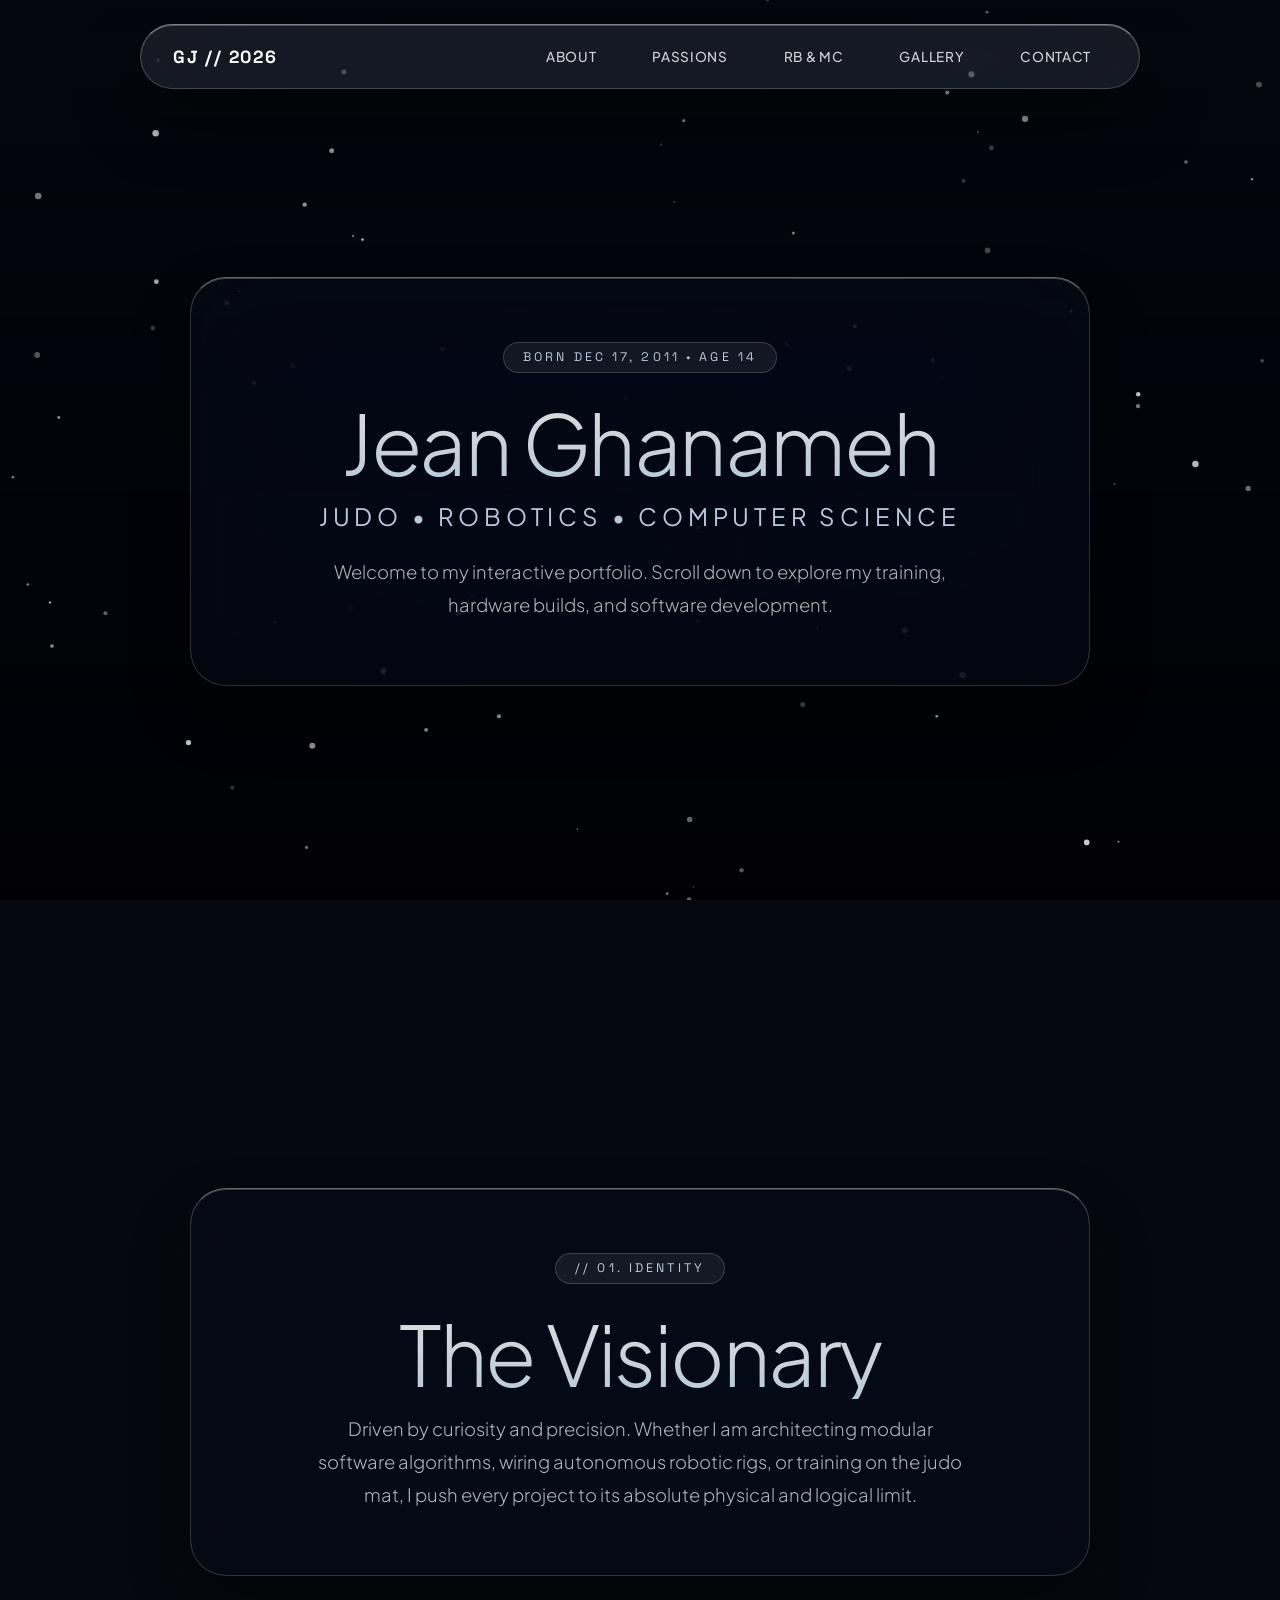
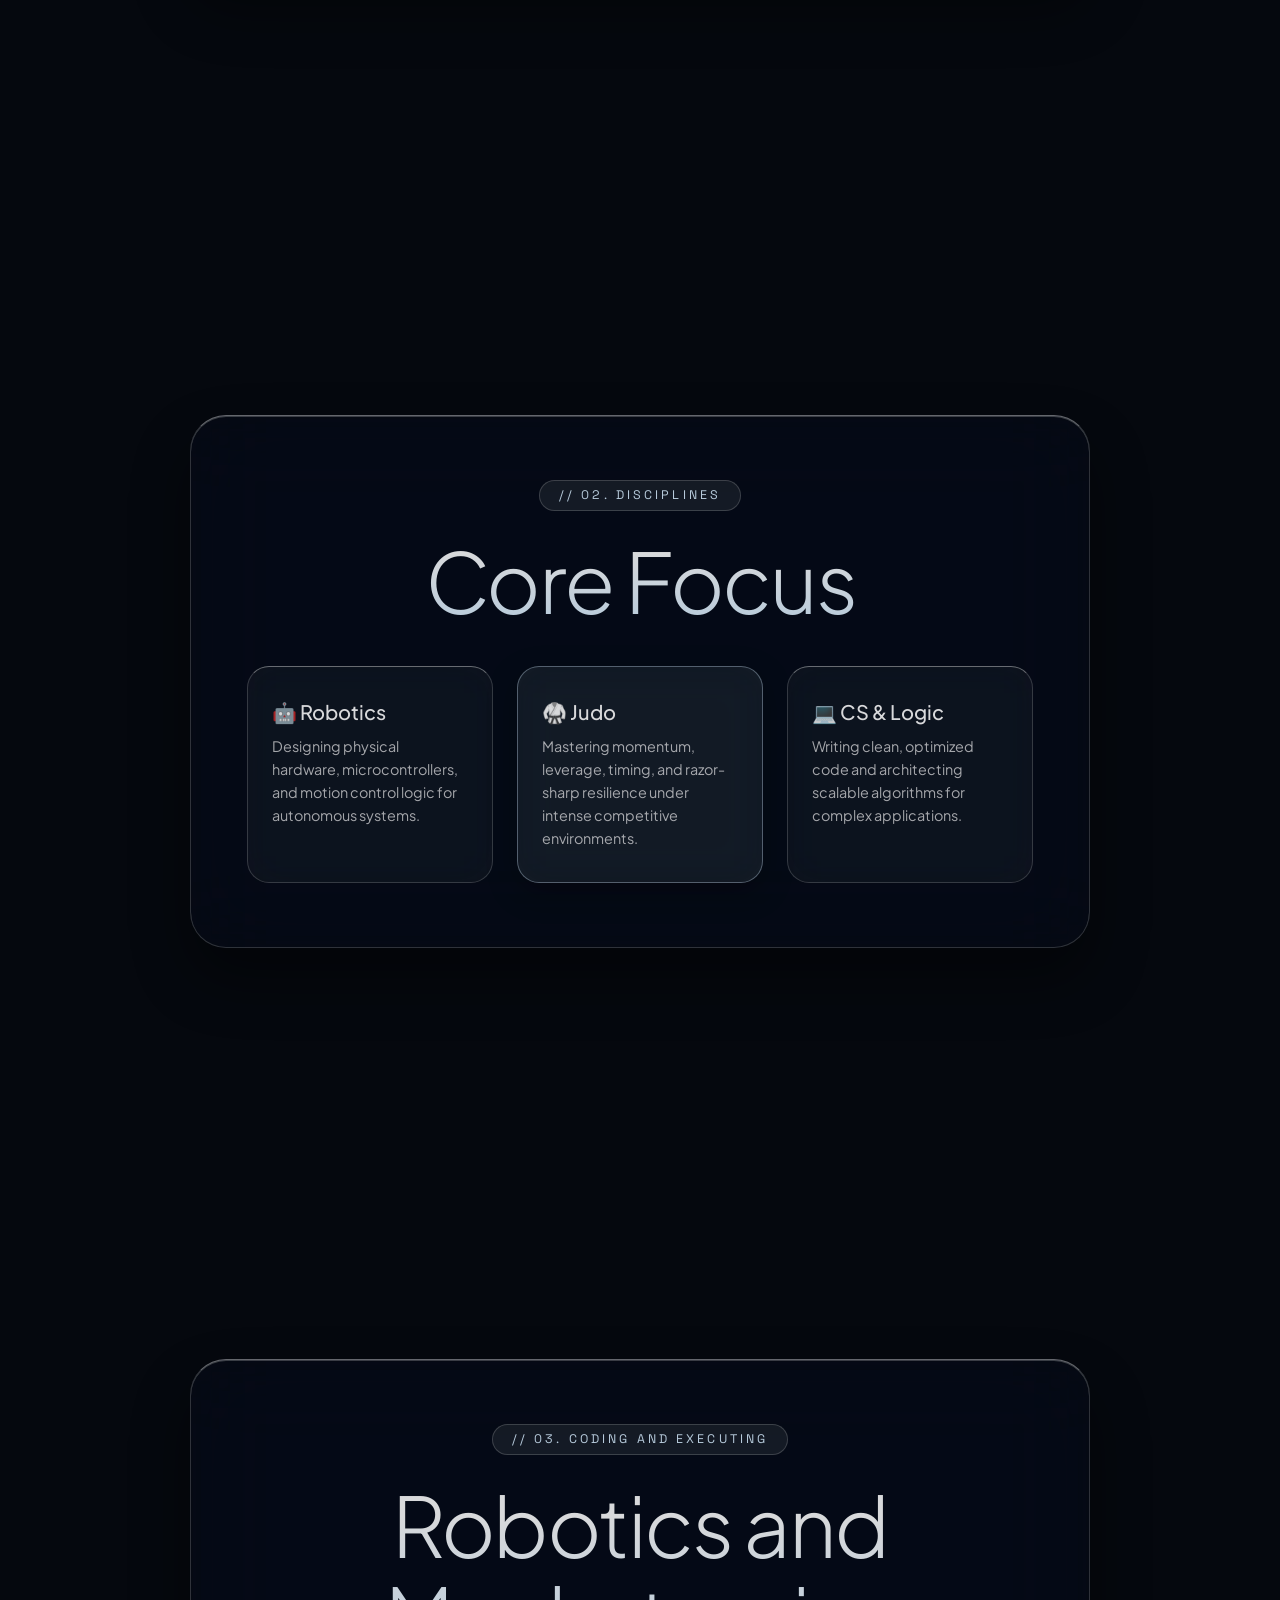
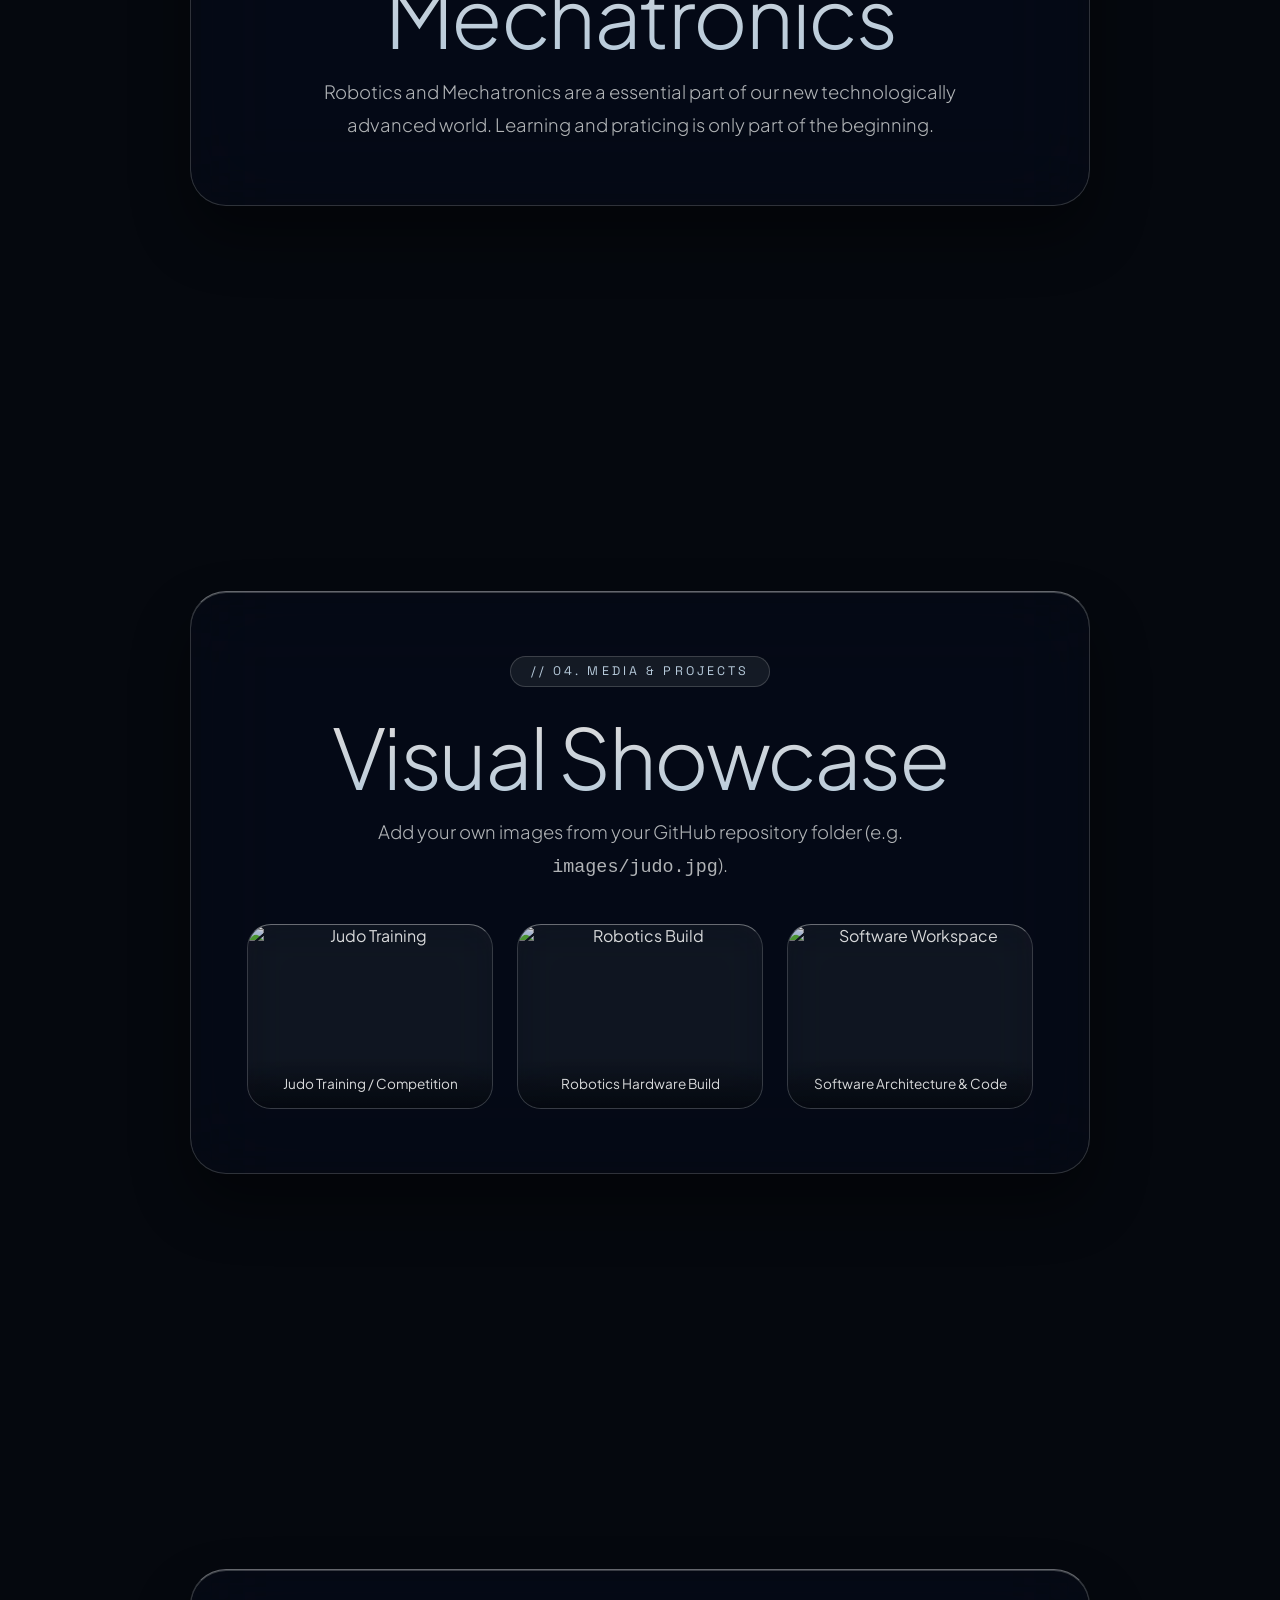
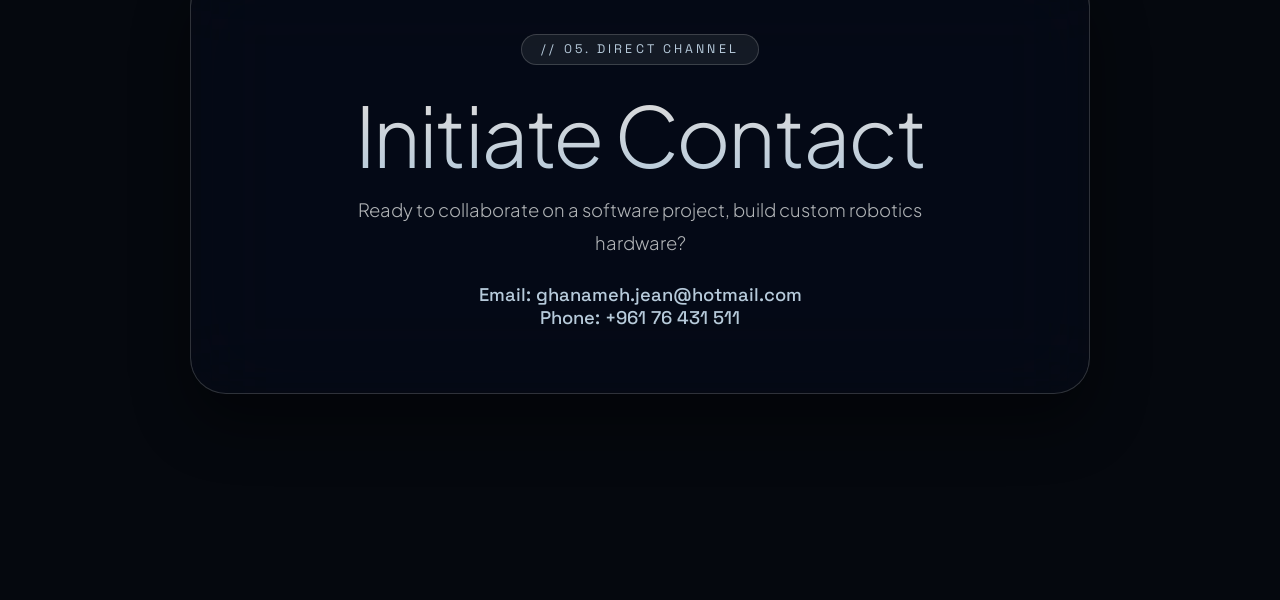
==== index.html @ 2c3af275 "Rename personal.html to index.html" ====
<!DOCTYPE html>
<html lang="en">
<head>
    <meta charset="UTF-8">
    <meta name="viewport" content="width=device-width, initial-scale=1.0">
    <title> Jean Ghanameh| Judo • Robotics • CS</title>
    <link href="https://fonts.googleapis.com/css2?family=Plus+Jakarta+Sans:wght@200;300;400;500;600;700&family=Space+Grotesk:wght@300;400;500;600&display=swap" rel="stylesheet">
    <style>
        /* ============================================
            1. VARIABLES & RESET
            ============================================ */
        :root {
            --ice-white: #FFFFFF;
            --ice-blue: #D8EEFF;
            --deep-slate: #05080E;
            --frost-border: rgba(255, 255, 255, 0.2);
            --frost-highlight: rgba(255, 255, 255, 0.45);
            --glass-bg: rgba(10, 16, 28, 0.45);
            --glass-shadow: 0 30px 60px rgba(0, 0, 0, 0.5), inset 0 1px 0 rgba(255, 255, 255, 0.25);
            --spring-bounce: cubic-bezier(0.175, 0.885, 0.32, 1.275);
            --smooth-ease: cubic-bezier(0.25, 1, 0.5, 1);
        }

        * {
            margin: 0;
            padding: 0;
            box-sizing: border-box;
        }

        html {
            scroll-behavior: smooth;
        }

        body {
            width: 100%;
            background-color: var(--deep-slate);
            font-family: 'Plus Jakarta Sans', system-ui, sans-serif;
            color: var(--ice-white);
            overflow-x: hidden;
        }

        /* ============================================
            2. SNOWY MOUNTAIN DAY BACKGROUND & CANVAS
            ============================================ */
        .bg-fixed {
            position: fixed;
            top: 0;
            left: 0;
            width: 100vw;
            height: 100vh;
            z-index: -2;
            background: linear-gradient(180deg, rgba(10, 16, 28, 0.15) 0%, rgba(5, 8, 14, 0.8) 100%),
                        url('https://images.unsplash.com/photo-1491557345352-5929e343eb89?auto=format&fit=crop&w=2000&q=80') center/cover no-repeat;
            filter: brightness(1.05) contrast(1.1);
        }

        canvas#snowCanvas {
            position: fixed;
            top: 0;
            left: 0;
            width: 100vw;
            height: 100vh;
            z-index: -1;
            pointer-events: none;
        }

        /* ============================================
            3. LIQUID GLASS NAVIGATION BAR
            ============================================ */
        nav {
            position: fixed;
            top: 24px;
            left: 50%;
            transform: translateX(-50%);
            width: min(90%, 1000px);
            height: 65px;
            display: flex;
            justify-content: space-between;
            align-items: center;
            padding: 0 2rem;
            background: rgba(255, 255, 255, 0.08);
            backdrop-filter: blur(40px) saturate(200%);
            -webkit-backdrop-filter: blur(40px) saturate(200%);
            border: 1px solid var(--frost-border);
            border-top: 1px solid var(--frost-highlight);
            border-radius: 40px;
            box-shadow: var(--glass-shadow);
            z-index: 1000;
        }

        .nav-brand {
            font-family: 'Space Grotesk', sans-serif;
            font-weight: 700;
            font-size: 1.1rem;
            letter-spacing: 0.1em;
            color: var(--ice-white);
            text-decoration: none;
        }

        .nav-links {
            display: flex;
            gap: 1.5rem;
        }

        .nav-link {
            color: rgba(255, 255, 255, 0.8);
            text-decoration: none;
            font-size: 0.85rem;
            font-weight: 500;
            letter-spacing: 0.05em;
            text-transform: uppercase;
            padding: 0.4rem 1rem;
            border-radius: 20px;
            transition: all 0.3s ease;
        }

        .nav-link:hover {
            background: rgba(255, 255, 255, 0.15);
            color: var(--ice-white);
            transform: translateY(-2px);
        }

        /* ============================================
            4. SECTIONS & SCROLL REVEALS
            ============================================ */
        section {
            min-height: 100vh;
            padding: 8rem 2rem 4rem 2rem;
            display: flex;
            justify-content: center;
            align-items: center;
            position: relative;
        }

        .glass-box {
            width: min(90%, 900px);
            padding: 4rem 3.5rem;
            background: var(--glass-bg);
            backdrop-filter: blur(45px) saturate(220%);
            -webkit-backdrop-filter: blur(45px) saturate(220%);
            border: 1px solid var(--frost-border);
            border-top: 1px solid var(--frost-highlight);
            border-radius: 36px;
            box-shadow: var(--glass-shadow);
            text-align: center;
            
            /* Initial state for spring reveal animation */
            opacity: 0;
            transform: translateY(120px) rotateX(15deg) scale(0.92);
            transition: transform 1.1s var(--spring-bounce), opacity 0.9s var(--smooth-ease);
            will-change: transform, opacity;
        }

        .glass-box.visible {
            opacity: 0.85;
            transform: translateY(0) rotateX(0deg) scale(1);
        }

        /* Typography & Badges */
        .tag-badge {
            display: inline-block;
            font-family: 'Space Grotesk', sans-serif;
            font-size: 0.78rem;
            letter-spacing: 0.25em;
            text-transform: uppercase;
            color: var(--ice-blue);
            background: rgba(255, 255, 255, 0.08);
            border: 1px solid var(--frost-border);
            padding: 0.4rem 1.2rem;
            border-radius: 30px;
            margin-bottom: 1.5rem;
        }

        h1.title-main {
            font-size: clamp(2.8rem, 7vw, 5.2rem);
            font-weight: 300;
            line-height: 1.1;
            letter-spacing: -0.03em;
            background: linear-gradient(180deg, #FFFFFF 20%, var(--ice-blue) 100%);
            -webkit-background-clip: text;
            -webkit-text-fill-color: transparent;
            margin-bottom: 0.8rem;
        }

        h2.subtitle {
            font-size: clamp(1rem, 2.5vw, 1.5rem);
            font-weight: 400;
            color: var(--ice-blue);
            letter-spacing: 0.2em;
            text-transform: uppercase;
            margin-bottom: 1.5rem;
        }

        p.body-text {
            font-size: clamp(0.95rem, 1.8vw, 1.15rem);
            line-height: 1.8;
            color: rgba(255, 255, 255, 0.82);
            max-width: 650px;
            margin: 0 auto;
            font-weight: 300;
        }

        /* Passions Grid Cards (Judo Centered) */
        .cards-grid {
            display: grid;
            grid-template-columns: repeat(3, 1fr);
            gap: 1.5rem;
            margin-top: 2.5rem;
            text-align: left;
        }

        .sub-card {
            background: rgba(255, 255, 255, 0.04);
            border: 1px solid var(--frost-border);
            border-top: 1px solid var(--frost-highlight);
            border-radius: 22px;
            padding: 2rem 1.5rem;
            backdrop-filter: blur(20px);
            transition: transform 0.4s var(--spring-bounce), background 0.3s ease, border-color 0.3s ease;
        }

        .sub-card.featured {
            background: rgba(216, 238, 255, 0.08);
            border-color: rgba(216, 238, 255, 0.4);
            box-shadow: 0 10px 30px rgba(0, 0, 0, 0.3);
        }

        .sub-card:hover {
            transform: translateY(-10px) scale(1.03);
            background: rgba(255, 255, 255, 0.12);
            border-color: var(--ice-blue);
        }

        .sub-card h4 {
            font-size: 1.25rem;
            margin-bottom: 0.6rem;
            color: var(--ice-white);
            font-weight: 500;
        }

        .sub-card p {
            font-size: 0.9rem;
            line-height: 1.6;
            color: rgba(255, 255, 255, 0.75);
        }

        /* GitHub Image Gallery Placeholders */
        .image-gallery {
            display: grid;
            grid-template-columns: repeat(auto-fit, minmax(240px, 1fr));
            gap: 1.5rem;
            margin-top: 2.5rem;
        }

        .glass-image-wrapper {
            position: relative;
            border-radius: 24px;
            overflow: hidden;
            border: 1px solid var(--frost-border);
            border-top: 1px solid var(--frost-highlight);
            background: rgba(255, 255, 255, 0.05);
            backdrop-filter: blur(20px);
            aspect-ratio: 4 / 3;
            transition: transform 0.4s var(--spring-bounce), border-color 0.3s ease;
        }

        .glass-image-wrapper:hover {
            transform: translateY(-8px) scale(1.02);
            border-color: var(--ice-blue);
        }

        .glass-image-wrapper img {
            width: 100%;
            height: 100%;
            object-fit: cover;
            display: block;
            transition: transform 0.5s ease;
        }

        .glass-image-wrapper:hover img {
            transform: scale(1.08);
        }

        .image-caption {
            position: absolute;
            bottom: 0;
            left: 0;
            width: 100%;
            padding: 1rem;
            background: linear-gradient(180deg, transparent 0%, rgba(5, 8, 14, 0.85) 100%);
            font-size: 0.85rem;
            color: var(--ice-white);
            text-align: center;
        }

        @media (max-width: 850px) {
            nav { padding: 0 1rem; }
            .nav-links { display: none; }
            .glass-box { padding: 2.5rem 1.5rem; width: 92vw; }
            .cards-grid { grid-template-columns: 1fr; }
        }
    </style>
</head>
<body>

    <!-- Fixed Snowy Mountain Background -->
    <div class="bg-fixed"></div>

    <!-- Snow Particle Canvas -->
    <canvas id="snowCanvas"></canvas>

    <!-- Liquid Glass Navigation -->
    <nav>
        <a href="#home" class="nav-brand">GJ // 2026</a>
        <div class="nav-links">
            <a href="#about" class="nav-link">About</a>
            <a href="#passions" class="nav-link">Passions</a>
            <a href="#judo" class="nav-link">RB & MC</a>
            <a href="#media" class="nav-link">Gallery</a>
            <a href="#contact" class="nav-link">Contact</a>
        </div>
    </nav>

    <!-- Section 1: Hero -->
    <section id="home">
        <div class="glass-box">
            <span class="tag-badge">Born Dec 17, 2011 • Age 14</span>
            <h1 class="title-main">Jean Ghanameh</h1>
            <h2 class="subtitle">Judo • Robotics • Computer Science</h2>
            <p class="body-text">
                Welcome to my interactive portfolio. Scroll down to explore my training, hardware builds, and software development.
            </p>
        </div>
    </section>

    <!-- Section 2: About -->
    <section id="about">
        <div class="glass-box">
            <span class="tag-badge">// 01. Identity</span>
            <h1 class="title-main">The Visionary</h1>
            <p class="body-text">
                Driven by curiosity and precision. Whether I am architecting modular software algorithms, wiring autonomous robotic rigs, or training on the judo mat, I push every project to its absolute physical and logical limit.
            </p>
        </div>
    </section>

    <!-- Section 3: Passions Grid (Judo Centered) -->
    <section id="passions">
        <div class="glass-box">
            <span class="tag-badge">// 02. Disciplines</span>
            <h1 class="title-main">Core Focus</h1>
            <div class="cards-grid">
                <!-- Left: Robotics -->
                <div class="sub-card">
                    <h4>🤖 Robotics</h4>
                    <p>Designing physical hardware, microcontrollers, and motion control logic for autonomous systems.</p>
                </div>

                <!-- CENTERED: Judo (Highlighted) -->
                <div class="sub-card featured">
                    <h4>🥋 Judo</h4>
                    <p>Mastering momentum, leverage, timing, and razor-sharp resilience under intense competitive environments.</p>
                </div>

                <!-- Right: CS & Logic -->
                <div class="sub-card">
                    <h4>💻 CS & Logic</h4>
                    <p>Writing clean, optimized code and architecting scalable algorithms for complex applications.</p>
                </div>
            </div>
        </div>
    </section>

    <!-- Section 4: Robotics Dedicated Feature -->
    <section id="judo">
        <div class="glass-box">
            <span class="tag-badge">// 03. Coding and Executing</span>
            <h1 class="title-main">Robotics and Mechatronics</h1>
            <p class="body-text">
                Robotics and Mechatronics are a essential part of our new technologically advanced world. Learning and praticing is only part of the beginning.
            </p>
        </div>
    </section>

    <!-- Section 5: Media & GitHub Image Gallery -->
    <section id="media">
        <div class="glass-box">
            <span class="tag-badge">// 04. Media & Projects</span>
            <h1 class="title-main">Visual Showcase</h1>
            <p class="body-text">
                Add your own images from your GitHub repository folder (e.g. <code>images/judo.jpg</code>).
            </p>

            <div class="image-gallery">
                <!-- Image Slot 1: Judo -->
                <div class="glass-image-wrapper">
                    <!-- Change 'src' to your real picture path in your repo -->
                    <img src="https://images.unsplash.com/photo-1517838277536-f5f99be501cd?auto=format&fit=crop&w=800&q=80" alt="Judo Training">
                    <div class="image-caption">Judo Training / Competition</div>
                </div>

                <!-- Image Slot 2: Robotics -->
                <div class="glass-image-wrapper">
                    <img src="https://images.unsplash.com/photo-1485827404703-89b55fcc595e?auto=format&fit=crop&w=800&q=80" alt="Robotics Build">
                    <div class="image-caption">Robotics Hardware Build</div>
                </div>

                <!-- Image Slot 3: Computer Science -->
                <div class="glass-image-wrapper">
                    <img src="https://images.unsplash.com/photo-1555066931-4365d14bab8c?auto=format&fit=crop&w=800&q=80" alt="Software Workspace">
                    <div class="image-caption">Software Architecture & Code</div>
                </div>
            </div>
        </div>
    </section>

    <!-- Section 6: Contact -->
    <section id="contact">
        <div class="glass-box">
            <span class="tag-badge">// 05. Direct Channel</span>
            <h1 class="title-main">Initiate Contact</h1>
            <p class="body-text" style="margin-bottom: 1.5rem;">
                Ready to collaborate on a software project, build custom robotics hardware?
            </p>
            <div style="font-family: 'Space Grotesk', sans-serif; font-size: 1.15rem; color: var(--ice-blue); font-weight: 500;">
              Email: ghanameh.jean@hotmail.com
              <p>
              Phone: +961 76 431 511
            </p>
            </div>
        </div>
    </section>

    <!-- Scroll Reveal & Snowfall Script -->
    <script>
        // --- 1. Intersection Observer for Scroll Reveals ---
        const observerOptions = { threshold: 0.2 };
        const observer = new IntersectionObserver((entries) => {
            entries.forEach(entry => {
                if (entry.isIntersecting) {
                    entry.target.classList.add('visible');
                }
            });
        }, observerOptions);

        document.querySelectorAll('.glass-box').forEach((box) => {
            observer.observe(box);
        });

        // --- 2. Snowfall Canvas Engine ---
        const canvas = document.getElementById('snowCanvas');
        const ctx = canvas.getContext('2d');

        let width = canvas.width = window.innerWidth;
        let height = canvas.height = window.innerHeight;

        window.addEventListener('resize', () => {
            width = canvas.width = window.innerWidth;
            height = canvas.height = window.innerHeight;
        });

        const particles = Array.from({ length: 80 }, () => ({
            x: Math.random() * width,
            y: Math.random() * height,
            r: Math.random() * 2.5 + 0.8,
            d: Math.random() * 1.5 + 0.5,
            opacity: Math.random() * 0.7 + 0.2
        }));

        function drawSnow() {
            ctx.clearRect(0, 0, width, height);
            ctx.fillStyle = 'rgba(255, 255, 255, 0.9)';

            particles.forEach(p => {
                ctx.beginPath();
                ctx.arc(p.x, p.y, p.r, 0, Math.PI * 2);
                ctx.globalAlpha = p.opacity;
                ctx.fill();

                p.y += p.d;
                p.x += Math.sin(p.y / 30) * 0.6;

                if (p.y > height) {
                    p.y = -10;
                    p.x = Math.random() * width;
                }
            });

            requestAnimationFrame(drawSnow);
        }

        drawSnow();
    </script>
</body>
</html>
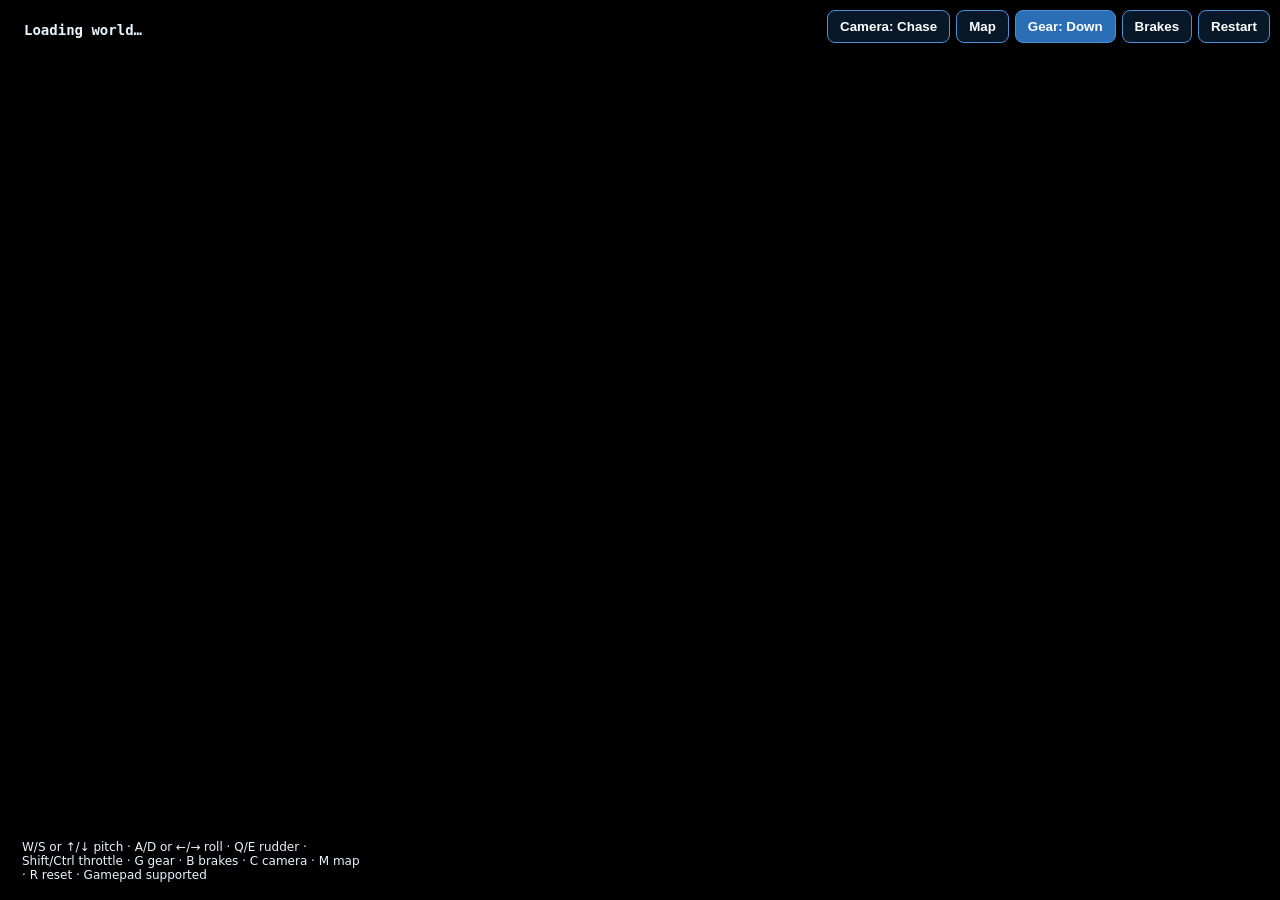
==== commit b38249f3: "Add files via upload" ====
--- a/index.html
+++ b/index.html
@@ -1,495 +1,234 @@
 <!DOCTYPE html>
 <html lang="en">
 <head>
-    <meta charset="UTF-8">
-    <meta name="viewport" content="width=device-width, initial-scale=1.0">
-    <title> Jean Ghanameh| Judo • Robotics • CS</title>
-    <link href="https://fonts.googleapis.com/css2?family=Plus+Jakarta+Sans:wght@200;300;400;500;600;700&family=Space+Grotesk:wght@300;400;500;600&display=swap" rel="stylesheet">
-    <style>
-        /* ============================================
-            1. VARIABLES & RESET
-            ============================================ */
-        :root {
-            --ice-white: #FFFFFF;
-            --ice-blue: #D8EEFF;
-            --deep-slate: #05080E;
-            --frost-border: rgba(255, 255, 255, 0.2);
-            --frost-highlight: rgba(255, 255, 255, 0.45);
-            --glass-bg: rgba(10, 16, 28, 0.45);
-            --glass-shadow: 0 30px 60px rgba(0, 0, 0, 0.5), inset 0 1px 0 rgba(255, 255, 255, 0.25);
-            --spring-bounce: cubic-bezier(0.175, 0.885, 0.32, 1.275);
-            --smooth-ease: cubic-bezier(0.25, 1, 0.5, 1);
-        }
-
-        * {
-            margin: 0;
-            padding: 0;
-            box-sizing: border-box;
-        }
-
-        html {
-            scroll-behavior: smooth;
-        }
-
-        body {
-            width: 100%;
-            background-color: var(--deep-slate);
-            font-family: 'Plus Jakarta Sans', system-ui, sans-serif;
-            color: var(--ice-white);
-            overflow-x: hidden;
-        }
-
-        /* ============================================
-            2. SNOWY MOUNTAIN DAY BACKGROUND & CANVAS
-            ============================================ */
-        .bg-fixed {
-            position: fixed;
-            top: 0;
-            left: 0;
-            width: 100vw;
-            height: 100vh;
-            z-index: -2;
-            background: linear-gradient(180deg, rgba(10, 16, 28, 0.15) 0%, rgba(5, 8, 14, 0.8) 100%),
-                        url('https://images.unsplash.com/photo-1491557345352-5929e343eb89?auto=format&fit=crop&w=2000&q=80') center/cover no-repeat;
-            filter: brightness(1.05) contrast(1.1);
-        }
-
-        canvas#snowCanvas {
-            position: fixed;
-            top: 0;
-            left: 0;
-            width: 100vw;
-            height: 100vh;
-            z-index: -1;
-            pointer-events: none;
-        }
-
-        /* ============================================
-            3. LIQUID GLASS NAVIGATION BAR
-            ============================================ */
-        nav {
-            position: fixed;
-            top: 24px;
-            left: 50%;
-            transform: translateX(-50%);
-            width: min(90%, 1000px);
-            height: 65px;
-            display: flex;
-            justify-content: space-between;
-            align-items: center;
-            padding: 0 2rem;
-            background: rgba(255, 255, 255, 0.08);
-            backdrop-filter: blur(40px) saturate(200%);
-            -webkit-backdrop-filter: blur(40px) saturate(200%);
-            border: 1px solid var(--frost-border);
-            border-top: 1px solid var(--frost-highlight);
-            border-radius: 40px;
-            box-shadow: var(--glass-shadow);
-            z-index: 1000;
-        }
-
-        .nav-brand {
-            font-family: 'Space Grotesk', sans-serif;
-            font-weight: 700;
-            font-size: 1.1rem;
-            letter-spacing: 0.1em;
-            color: var(--ice-white);
-            text-decoration: none;
-        }
-
-        .nav-links {
-            display: flex;
-            gap: 1.5rem;
-        }
-
-        .nav-link {
-            color: rgba(255, 255, 255, 0.8);
-            text-decoration: none;
-            font-size: 0.85rem;
-            font-weight: 500;
-            letter-spacing: 0.05em;
-            text-transform: uppercase;
-            padding: 0.4rem 1rem;
-            border-radius: 20px;
-            transition: all 0.3s ease;
-        }
-
-        .nav-link:hover {
-            background: rgba(255, 255, 255, 0.15);
-            color: var(--ice-white);
-            transform: translateY(-2px);
-        }
-
-        /* ============================================
-            4. SECTIONS & SCROLL REVEALS
-            ============================================ */
-        section {
-            min-height: 100vh;
-            padding: 8rem 2rem 4rem 2rem;
-            display: flex;
-            justify-content: center;
-            align-items: center;
-            position: relative;
-        }
-
-        .glass-box {
-            width: min(90%, 900px);
-            padding: 4rem 3.5rem;
-            background: var(--glass-bg);
-            backdrop-filter: blur(45px) saturate(220%);
-            -webkit-backdrop-filter: blur(45px) saturate(220%);
-            border: 1px solid var(--frost-border);
-            border-top: 1px solid var(--frost-highlight);
-            border-radius: 36px;
-            box-shadow: var(--glass-shadow);
-            text-align: center;
-            
-            /* Initial state for spring reveal animation */
-            opacity: 0;
-            transform: translateY(120px) rotateX(15deg) scale(0.92);
-            transition: transform 1.1s var(--spring-bounce), opacity 0.9s var(--smooth-ease);
-            will-change: transform, opacity;
-        }
-
-        .glass-box.visible {
-            opacity: 0.85;
-            transform: translateY(0) rotateX(0deg) scale(1);
-        }
-
-        /* Typography & Badges */
-        .tag-badge {
-            display: inline-block;
-            font-family: 'Space Grotesk', sans-serif;
-            font-size: 0.78rem;
-            letter-spacing: 0.25em;
-            text-transform: uppercase;
-            color: var(--ice-blue);
-            background: rgba(255, 255, 255, 0.08);
-            border: 1px solid var(--frost-border);
-            padding: 0.4rem 1.2rem;
-            border-radius: 30px;
-            margin-bottom: 1.5rem;
-        }
-
-        h1.title-main {
-            font-size: clamp(2.8rem, 7vw, 5.2rem);
-            font-weight: 300;
-            line-height: 1.1;
-            letter-spacing: -0.03em;
-            background: linear-gradient(180deg, #FFFFFF 20%, var(--ice-blue) 100%);
-            -webkit-background-clip: text;
-            -webkit-text-fill-color: transparent;
-            margin-bottom: 0.8rem;
-        }
-
-        h2.subtitle {
-            font-size: clamp(1rem, 2.5vw, 1.5rem);
-            font-weight: 400;
-            color: var(--ice-blue);
-            letter-spacing: 0.2em;
-            text-transform: uppercase;
-            margin-bottom: 1.5rem;
-        }
-
-        p.body-text {
-            font-size: clamp(0.95rem, 1.8vw, 1.15rem);
-            line-height: 1.8;
-            color: rgba(255, 255, 255, 0.82);
-            max-width: 650px;
-            margin: 0 auto;
-            font-weight: 300;
-        }
-
-        /* Passions Grid Cards (Judo Centered) */
-        .cards-grid {
-            display: grid;
-            grid-template-columns: repeat(3, 1fr);
-            gap: 1.5rem;
-            margin-top: 2.5rem;
-            text-align: left;
-        }
-
-        .sub-card {
-            background: rgba(255, 255, 255, 0.04);
-            border: 1px solid var(--frost-border);
-            border-top: 1px solid var(--frost-highlight);
-            border-radius: 22px;
-            padding: 2rem 1.5rem;
-            backdrop-filter: blur(20px);
-            transition: transform 0.4s var(--spring-bounce), background 0.3s ease, border-color 0.3s ease;
-        }
-
-        .sub-card.featured {
-            background: rgba(216, 238, 255, 0.08);
-            border-color: rgba(216, 238, 255, 0.4);
-            box-shadow: 0 10px 30px rgba(0, 0, 0, 0.3);
-        }
-
-        .sub-card:hover {
-            transform: translateY(-10px) scale(1.03);
-            background: rgba(255, 255, 255, 0.12);
-            border-color: var(--ice-blue);
-        }
-
-        .sub-card h4 {
-            font-size: 1.25rem;
-            margin-bottom: 0.6rem;
-            color: var(--ice-white);
-            font-weight: 500;
-        }
-
-        .sub-card p {
-            font-size: 0.9rem;
-            line-height: 1.6;
-            color: rgba(255, 255, 255, 0.75);
-        }
-
-        /* GitHub Image Gallery Placeholders */
-        .image-gallery {
-            display: grid;
-            grid-template-columns: repeat(auto-fit, minmax(240px, 1fr));
-            gap: 1.5rem;
-            margin-top: 2.5rem;
-        }
-
-        .glass-image-wrapper {
-            position: relative;
-            border-radius: 24px;
-            overflow: hidden;
-            border: 1px solid var(--frost-border);
-            border-top: 1px solid var(--frost-highlight);
-            background: rgba(255, 255, 255, 0.05);
-            backdrop-filter: blur(20px);
-            aspect-ratio: 4 / 3;
-            transition: transform 0.4s var(--spring-bounce), border-color 0.3s ease;
-        }
-
-        .glass-image-wrapper:hover {
-            transform: translateY(-8px) scale(1.02);
-            border-color: var(--ice-blue);
-        }
-
-        .glass-image-wrapper img {
-            width: 100%;
-            height: 100%;
-            object-fit: cover;
-            display: block;
-            transition: transform 0.5s ease;
-        }
-
-        .glass-image-wrapper:hover img {
-            transform: scale(1.08);
-        }
-
-        .image-caption {
-            position: absolute;
-            bottom: 0;
-            left: 0;
-            width: 100%;
-            padding: 1rem;
-            background: linear-gradient(180deg, transparent 0%, rgba(5, 8, 14, 0.85) 100%);
-            font-size: 0.85rem;
-            color: var(--ice-white);
-            text-align: center;
-        }
-
-        @media (max-width: 850px) {
-            nav { padding: 0 1rem; }
-            .nav-links { display: none; }
-            .glass-box { padding: 2.5rem 1.5rem; width: 92vw; }
-            .cards-grid { grid-template-columns: 1fr; }
-        }
-    </style>
+<meta charset="utf-8">
+<meta name="viewport" content="width=device-width,initial-scale=1,maximum-scale=1,user-scalable=no">
+<title>World Flight Simulator — Beirut</title>
+<script src="https://cesium.com/downloads/cesiumjs/releases/1.123/Build/Cesium/Cesium.js"></script>
+<link href="https://cesium.com/downloads/cesiumjs/releases/1.123/Build/Cesium/Widgets/widgets.css" rel="stylesheet">
+<style>
+html,body,#v{margin:0;width:100%;height:100%;overflow:hidden;background:#000;font-family:system-ui,sans-serif;touch-action:none}
+.hud{position:absolute;color:#e8f4ff;text-shadow:0 1px 3px #000;pointer-events:none;z-index:5}
+#info{top:10px;left:10px;background:#0008;padding:10px 14px;border-radius:10px;font:600 14px/1.5 ui-monospace,monospace}
+#help{bottom:10px;left:10px;background:#0007;padding:8px 12px;border-radius:8px;font-size:12px;max-width:340px}
+#btns{position:absolute;top:10px;right:10px;display:flex;gap:6px;flex-wrap:wrap;justify-content:flex-end;z-index:6;max-width:60vw}
+button{background:#0b1e33cc;color:#fff;border:1px solid #4a90d9;border-radius:8px;padding:8px 12px;font-weight:600;cursor:pointer}
+button.on{background:#2a6fb5}
+#stick{position:absolute;left:24px;bottom:24px;width:140px;height:140px;border-radius:50%;background:#fff2;border:2px solid #fff5;display:none;z-index:6}
+#knob{position:absolute;left:45px;top:45px;width:50px;height:50px;border-radius:50%;background:#fffa}
+#thr{position:absolute;right:24px;bottom:24px;width:60px;height:180px;border-radius:12px;background:#fff2;border:2px solid #fff5;display:none;z-index:6}
+#thrfill{position:absolute;bottom:0;width:100%;background:#4a90d9aa;border-radius:10px}
+#msg{top:50%;left:50%;transform:translate(-50%,-50%);font-size:28px;font-weight:700;background:#000a;padding:14px 24px;border-radius:12px;display:none}
+.touch #help{display:none}.touch #stick,.touch #thr{display:block}
+</style>
 </head>
 <body>
-
-    <!-- Fixed Snowy Mountain Background -->
-    <div class="bg-fixed"></div>
-
-    <!-- Snow Particle Canvas -->
-    <canvas id="snowCanvas"></canvas>
-
-    <!-- Liquid Glass Navigation -->
-    <nav>
-        <a href="#home" class="nav-brand">GJ // 2026</a>
-        <div class="nav-links">
-            <a href="#about" class="nav-link">About</a>
-            <a href="#passions" class="nav-link">Passions</a>
-            <a href="#judo" class="nav-link">RB & MC</a>
-            <a href="#media" class="nav-link">Gallery</a>
-            <a href="#contact" class="nav-link">Contact</a>
-        </div>
-    </nav>
-
-    <!-- Section 1: Hero -->
-    <section id="home">
-        <div class="glass-box">
-            <span class="tag-badge">Born Dec 17, 2011 • Age 14</span>
-            <h1 class="title-main">Jean Ghanameh</h1>
-            <h2 class="subtitle">Judo • Robotics • Computer Science</h2>
-            <p class="body-text">
-                Welcome to my interactive portfolio. Scroll down to explore my training, hardware builds, and software development.
-            </p>
-        </div>
-    </section>
-
-    <!-- Section 2: About -->
-    <section id="about">
-        <div class="glass-box">
-            <span class="tag-badge">// 01. Identity</span>
-            <h1 class="title-main">The Visionary</h1>
-            <p class="body-text">
-                Driven by curiosity and precision. Whether I am architecting modular software algorithms, wiring autonomous robotic rigs, or training on the judo mat, I push every project to its absolute physical and logical limit.
-            </p>
-        </div>
-    </section>
-
-    <!-- Section 3: Passions Grid (Judo Centered) -->
-    <section id="passions">
-        <div class="glass-box">
-            <span class="tag-badge">// 02. Disciplines</span>
-            <h1 class="title-main">Core Focus</h1>
-            <div class="cards-grid">
-                <!-- Left: Robotics -->
-                <div class="sub-card">
-                    <h4>🤖 Robotics</h4>
-                    <p>Designing physical hardware, microcontrollers, and motion control logic for autonomous systems.</p>
-                </div>
-
-                <!-- CENTERED: Judo (Highlighted) -->
-                <div class="sub-card featured">
-                    <h4>🥋 Judo</h4>
-                    <p>Mastering momentum, leverage, timing, and razor-sharp resilience under intense competitive environments.</p>
-                </div>
-
-                <!-- Right: CS & Logic -->
-                <div class="sub-card">
-                    <h4>💻 CS & Logic</h4>
-                    <p>Writing clean, optimized code and architecting scalable algorithms for complex applications.</p>
-                </div>
-            </div>
-        </div>
-    </section>
-
-    <!-- Section 4: Robotics Dedicated Feature -->
-    <section id="judo">
-        <div class="glass-box">
-            <span class="tag-badge">// 03. Coding and Executing</span>
-            <h1 class="title-main">Robotics and Mechatronics</h1>
-            <p class="body-text">
-                Robotics and Mechatronics are a essential part of our new technologically advanced world. Learning and praticing is only part of the beginning.
-            </p>
-        </div>
-    </section>
-
-    <!-- Section 5: Media & GitHub Image Gallery -->
-    <section id="media">
-        <div class="glass-box">
-            <span class="tag-badge">// 04. Media & Projects</span>
-            <h1 class="title-main">Visual Showcase</h1>
-            <p class="body-text">
-                Add your own images from your GitHub repository folder (e.g. <code>images/judo.jpg</code>).
-            </p>
-
-            <div class="image-gallery">
-                <!-- Image Slot 1: Judo -->
-                <div class="glass-image-wrapper">
-                    <!-- Change 'src' to your real picture path in your repo -->
-                    <img src="https://images.unsplash.com/photo-1517838277536-f5f99be501cd?auto=format&fit=crop&w=800&q=80" alt="Judo Training">
-                    <div class="image-caption">Judo Training / Competition</div>
-                </div>
-
-                <!-- Image Slot 2: Robotics -->
-                <div class="glass-image-wrapper">
-                    <img src="https://images.unsplash.com/photo-1485827404703-89b55fcc595e?auto=format&fit=crop&w=800&q=80" alt="Robotics Build">
-                    <div class="image-caption">Robotics Hardware Build</div>
-                </div>
-
-                <!-- Image Slot 3: Computer Science -->
-                <div class="glass-image-wrapper">
-                    <img src="https://images.unsplash.com/photo-1555066931-4365d14bab8c?auto=format&fit=crop&w=800&q=80" alt="Software Workspace">
-                    <div class="image-caption">Software Architecture & Code</div>
-                </div>
-            </div>
-        </div>
-    </section>
-
-    <!-- Section 6: Contact -->
-    <section id="contact">
-        <div class="glass-box">
-            <span class="tag-badge">// 05. Direct Channel</span>
-            <h1 class="title-main">Initiate Contact</h1>
-            <p class="body-text" style="margin-bottom: 1.5rem;">
-                Ready to collaborate on a software project, build custom robotics hardware?
-            </p>
-            <div style="font-family: 'Space Grotesk', sans-serif; font-size: 1.15rem; color: var(--ice-blue); font-weight: 500;">
-              Email: ghanameh.jean@hotmail.com
-              <p>
-              Phone: +961 76 431 511
-            </p>
-            </div>
-        </div>
-    </section>
-
-    <!-- Scroll Reveal & Snowfall Script -->
-    <script>
-        // --- 1. Intersection Observer for Scroll Reveals ---
-        const observerOptions = { threshold: 0.2 };
-        const observer = new IntersectionObserver((entries) => {
-            entries.forEach(entry => {
-                if (entry.isIntersecting) {
-                    entry.target.classList.add('visible');
-                }
-            });
-        }, observerOptions);
-
-        document.querySelectorAll('.glass-box').forEach((box) => {
-            observer.observe(box);
-        });
-
-        // --- 2. Snowfall Canvas Engine ---
-        const canvas = document.getElementById('snowCanvas');
-        const ctx = canvas.getContext('2d');
-
-        let width = canvas.width = window.innerWidth;
-        let height = canvas.height = window.innerHeight;
-
-        window.addEventListener('resize', () => {
-            width = canvas.width = window.innerWidth;
-            height = canvas.height = window.innerHeight;
-        });
-
-        const particles = Array.from({ length: 80 }, () => ({
-            x: Math.random() * width,
-            y: Math.random() * height,
-            r: Math.random() * 2.5 + 0.8,
-            d: Math.random() * 1.5 + 0.5,
-            opacity: Math.random() * 0.7 + 0.2
-        }));
-
-        function drawSnow() {
-            ctx.clearRect(0, 0, width, height);
-            ctx.fillStyle = 'rgba(255, 255, 255, 0.9)';
-
-            particles.forEach(p => {
-                ctx.beginPath();
-                ctx.arc(p.x, p.y, p.r, 0, Math.PI * 2);
-                ctx.globalAlpha = p.opacity;
-                ctx.fill();
-
-                p.y += p.d;
-                p.x += Math.sin(p.y / 30) * 0.6;
-
-                if (p.y > height) {
-                    p.y = -10;
-                    p.x = Math.random() * width;
-                }
-            });
-
-            requestAnimationFrame(drawSnow);
-        }
-
-        drawSnow();
-    </script>
+<div id="v"></div>
+<div id="info" class="hud">Loading world…</div>
+<div id="help" class="hud">W/S or ↑/↓ pitch · A/D or ←/→ roll · Q/E rudder · Shift/Ctrl throttle · G gear · B brakes · C camera · M map · R reset · Gamepad supported</div>
+<div id="btns">
+  <button id="bCam">Camera: Chase</button><button id="bMap">Map</button><button id="bGear" class="on">Gear: Down</button>
+  <button id="bBrake">Brakes</button><button id="bTilt" style="display:none">Tilt steer</button><button id="bReset">Restart</button>
+</div>
+<div id="stick"><div id="knob"></div></div>
+<div id="thr"><div id="thrfill"></div></div>
+<div id="msg" class="hud"></div>
+<script>
+const C = Cesium; let msgT=0;
+const msgEl=document.getElementById("msg"), info=document.getElementById("info");
+// Beirut–Rafic Hariri International (OLBA), runway 17 threshold
+const START = {lon:35.4935, lat:33.8345, alt:26, hdg:172};
+const MODEL_URL = "https://raw.githubusercontent.com/CesiumGS/cesium/main/Apps/SampleData/models/CesiumAir/Cesium_Air.glb";
+
+const viewer = new C.Viewer("v", {
+  baseLayer: new C.ImageryLayer(new C.UrlTemplateImageryProvider({
+    url:"https://server.arcgisonline.com/ArcGIS/rest/services/World_Imagery/MapServer/tile/{z}/{y}/{x}",
+    maximumLevel:19, credit:"Imagery © Esri, Maxar, Earthstar Geographics"})),
+  baseLayerPicker:false, geocoder:false, homeButton:false, sceneModePicker:false, navigationHelpButton:false,
+  animation:false, timeline:false, fullscreenButton:false, infoBox:false, selectionIndicator:false,
+  terrainProvider:new C.EllipsoidTerrainProvider(), shouldAnimate:true
+});
+// Real place names, roads and borders on top of the satellite imagery
+viewer.imageryLayers.addImageryProvider(new C.UrlTemplateImageryProvider({
+  url:"https://server.arcgisonline.com/ArcGIS/rest/services/Reference/World_Boundaries_and_Places/MapServer/tile/{z}/{y}/{x}", maximumLevel:19}));
+viewer.imageryLayers.addImageryProvider(new C.UrlTemplateImageryProvider({
+  url:"https://server.arcgisonline.com/ArcGIS/rest/services/Reference/World_Transportation/MapServer/tile/{z}/{y}/{x}", maximumLevel:19})).alpha=0.6;
+
+const scene = viewer.scene;
+scene.globe.enableLighting = true;
+scene.skyAtmosphere.show = true;
+scene.fog.enabled = true; scene.fog.density = 1.2e-4;
+scene.globe.showGroundAtmosphere = true;
+scene.highDynamicRange = true;
+scene.postProcessStages.fxaa.enabled = true;
+viewer.clock.currentTime = C.JulianDate.fromDate(new Date(new Date().setUTCHours(10,0,0,0)));
+viewer.clock.multiplier = 1;
+
+// ---------- Plane state ----------
+const P = {};
+function reset(){
+  Object.assign(P,{lon:START.lon,lat:START.lat,alt:START.alt,hdg:START.hdg,pitch:0,roll:0,
+    speed:0,vs:0,thr:0,gear:true,brake:false,onGround:true,crashed:false});
+  msg("");
+}
+reset();
+const GROUND = 26; // airport elevation-ish (flat world surface + model offset)
+const posNow = () => C.Cartesian3.fromDegrees(P.lon,P.lat,P.alt);
+const hprNow = () => new C.HeadingPitchRoll(C.Math.toRadians(P.hdg-90), C.Math.toRadians(P.pitch), C.Math.toRadians(P.roll));
+
+const plane = viewer.entities.add({
+  position:new C.CallbackProperty(posNow,false),
+  orientation:new C.CallbackProperty(()=>C.Transforms.headingPitchRollQuaternion(posNow(),hprNow()),false),
+  model:{uri:MODEL_URL, minimumPixelSize:48, scale:2.2, runAnimations:true,
+    silhouetteColor:C.Color.BLACK.withAlpha(0.3), silhouetteSize:0.5}
+});
+
+// ---------- Input ----------
+const keys = {};
+addEventListener("keydown",e=>{keys[e.code]=true;
+  if(e.code==="KeyC")cycleCam(); if(e.code==="KeyM")toggleMap(); if(e.code==="KeyG")toggleGear();
+  if(e.code==="KeyB")toggleBrake(); if(e.code==="KeyR")reset();});
+addEventListener("keyup",e=>keys[e.code]=false);
+
+const isTouch = matchMedia("(pointer:coarse)").matches || "ontouchstart" in window;
+if(isTouch){document.body.classList.add("touch"); bTilt.style.display="";}
+const stickIn={x:0,y:0}; let tilt=false, tiltIn={x:0,y:0};
+(function(){ // virtual joystick
+  let id=null; const r=()=>stick.getBoundingClientRect();
+  const mv=e=>{for(const t of e.changedTouches){if(t.identifier!==id)continue;const b=r();
+    let x=(t.clientX-b.left-70)/70,y=(t.clientY-b.top-70)/70;const m=Math.hypot(x,y);if(m>1){x/=m;y/=m;}
+    stickIn.x=x;stickIn.y=y;knob.style.left=45+x*45+"px";knob.style.top=45+y*45+"px";}e.preventDefault();};
+  stick.addEventListener("touchstart",e=>{id=e.changedTouches[0].identifier;mv(e);},{passive:false});
+  stick.addEventListener("touchmove",mv,{passive:false});
+  stick.addEventListener("touchend",()=>{id=null;stickIn.x=stickIn.y=0;knob.style.left=knob.style.top="45px";});
+  const tm=e=>{const b=thr.getBoundingClientRect();P.thr=Math.min(1,Math.max(0,1-(e.touches[0].clientY-b.top)/b.height));e.preventDefault();};
+  thr.addEventListener("touchstart",tm,{passive:false}); thr.addEventListener("touchmove",tm,{passive:false});
+})();
+bTilt.onclick=async()=>{
+  if(!tilt && typeof DeviceOrientationEvent!=="undefined" && DeviceOrientationEvent.requestPermission){
+    try{ if(await DeviceOrientationEvent.requestPermission()!=="granted")return; }catch{return;} }
+  tilt=!tilt; bTilt.classList.toggle("on",tilt);
+};
+addEventListener("deviceorientation",e=>{ if(!tilt)return;
+  const land = Math.abs(screen.orientation?.angle ?? window.orientation ?? 0)===90;
+  const a = land ? e.beta : e.gamma, b = land ? -(e.gamma+45) : (e.beta-45);
+  tiltIn.x=Math.max(-1,Math.min(1,(a||0)/30)); tiltIn.y=Math.max(-1,Math.min(1,(b||0)/30)); });
+
+function readInput(){
+  let pitch=0,roll=0,yaw=0;
+  if(keys.KeyW||keys.ArrowUp)pitch-=1; if(keys.KeyS||keys.ArrowDown)pitch+=1;
+  if(keys.KeyA||keys.ArrowLeft)roll-=1; if(keys.KeyD||keys.ArrowRight)roll+=1;
+  if(keys.KeyQ)yaw-=1; if(keys.KeyE)yaw+=1;
+  if(keys.ShiftLeft||keys.ShiftRight||keys.Equal)P.thr=Math.min(1,P.thr+0.01);
+  if(keys.ControlLeft||keys.ControlRight||keys.Minus)P.thr=Math.max(0,P.thr-0.01);
+  pitch+=stickIn.y; roll+=stickIn.x;
+  if(tilt){pitch+=tiltIn.y; roll+=tiltIn.x;}
+  const gp=navigator.getGamepads?.()[0];
+  if(gp){const dz=v=>Math.abs(v)<0.12?0:v; roll+=dz(gp.axes[0]); pitch+=dz(gp.axes[1]); yaw+=dz(gp.axes[2]||0);
+    if(gp.buttons[7])P.thr=Math.max(P.thr,gp.buttons[7].value); if(gp.buttons[6]?.pressed)P.thr=Math.max(0,P.thr-0.01);}
+  return {pitch:Math.max(-1,Math.min(1,pitch)),roll:Math.max(-1,Math.min(1,roll)),yaw};
+}
+
+// ---------- Flight model (simple arcade physics) ----------
+const MAXT=14, DRAG=0.0009, ROT_SPEED=55, STALL=45, R=6378137;
+let last=performance.now();
+function step(){
+  const now=performance.now(); const dt=Math.min((now-last)/1000,0.05); last=now;
+  if(P.crashed)return;
+  const inp=readInput();
+  // speed
+  const gearDrag = P.gear?0.0004:0;
+  let acc = P.thr*MAXT - (DRAG+gearDrag)*P.speed*P.speed - 9.8*Math.sin(C.Math.toRadians(P.pitch));
+  if(P.onGround) acc -= (P.brake?6:0.4)*(P.speed>0.5?1:0);
+  P.speed=Math.max(0,P.speed+acc*dt);
+  const ctrl=Math.min(1,P.speed/60);
+  if(P.onGround){
+    P.roll*=Math.exp(-6*dt);
+    P.hdg += (inp.yaw+inp.roll*0.6)*20*dt*Math.min(1,P.speed/10);
+    if(P.speed>ROT_SPEED) P.pitch=Math.max(0,Math.min(15,P.pitch - inp.pitch*12*dt));
+    else P.pitch*=Math.exp(-3*dt);
+  } else {
+    P.roll = Math.max(-80,Math.min(80,P.roll + inp.roll*70*ctrl*dt));
+    if(Math.abs(inp.roll)<0.05) P.roll*=Math.exp(-0.6*dt);
+    P.pitch = Math.max(-60,Math.min(60,P.pitch - inp.pitch*35*ctrl*dt));
+    P.hdg += (Math.tan(C.Math.toRadians(P.roll))*9.8/Math.max(P.speed,20))*57.3*dt + inp.yaw*8*dt;
+    if(P.speed<STALL) P.pitch -= (STALL-P.speed)*0.6*dt; // stall: nose drops
+  }
+  P.hdg=(P.hdg+360)%360;
+  // move
+  const p=C.Math.toRadians(P.pitch), h=C.Math.toRadians(P.hdg);
+  const d=P.speed*dt;
+  let climb=d*Math.sin(p);
+  const lift = Math.min(1,(P.speed/STALL)**2);
+  if(!P.onGround) climb -= (1-lift)*9.8*dt*3;
+  const horiz=d*Math.cos(p);
+  P.lat += C.Math.toDegrees(horiz*Math.cos(h)/R);
+  P.lon += C.Math.toDegrees(horiz*Math.sin(h)/(R*Math.cos(C.Math.toRadians(P.lat))));
+  P.alt += climb; P.vs = climb/dt;
+  // ground contact
+  if(P.alt<=GROUND){
+    if(!P.onGround){
+      if(P.vs<-8 || !P.gear || Math.abs(P.roll)>20 || P.pitch<-5){crash();return;}
+      P.onGround=true; msg("Touchdown!",1500);
+    }
+    P.alt=GROUND; if(P.pitch<0)P.pitch=0;
+  } else if(P.alt>GROUND+0.5) P.onGround=false;
+}
+function crash(){P.crashed=true;P.speed=0;msg("CRASH — press R / Restart");}
+function msg(t,ms){msgEl.textContent=t;msgEl.style.display=t?"block":"none";clearTimeout(msgT);if(ms)msgT=setTimeout(()=>msgEl.style.display="none",ms);}
+
+
+// ---------- Cameras ----------
+let camMode=0, mapMode=false; const CAMS=["Chase","Cockpit","Side","Orbit"];
+let orbitAng=0;
+function cycleCam(){camMode=(camMode+1)%CAMS.length;bCam.textContent="Camera: "+CAMS[camMode];}
+function toggleMap(){
+  mapMode=!mapMode; bMap.classList.toggle("on",mapMode); bMap.textContent=mapMode?"Back to plane":"Map";
+  const c=scene.screenSpaceCameraController;
+  viewer.camera.lookAtTransform(C.Matrix4.IDENTITY);
+  if(mapMode){ c.enableInputs=true;
+    viewer.camera.flyTo({destination:C.Cartesian3.fromDegrees(P.lon,P.lat,2.2e7),duration:2}); }
+}
+function toggleGear(){ if(P.onGround){msg("Can't raise gear on the ground",1200);return;}
+  P.gear=!P.gear; bGear.classList.toggle("on",P.gear); bGear.textContent="Gear: "+(P.gear?"Down":"Up"); }
+function toggleBrake(){P.brake=!P.brake;bBrake.classList.toggle("on",P.brake);}
+bCam.onclick=cycleCam;bMap.onclick=toggleMap;bGear.onclick=toggleGear;bBrake.onclick=toggleBrake;bReset.onclick=()=>{reset();bGear.classList.add("on");bGear.textContent="Gear: Down";};
+
+function updateCamera(){
+  if(mapMode)return;
+  scene.screenSpaceCameraController.enableInputs = camMode===3;
+  const pos=posNow(), h=C.Math.toRadians(P.hdg);
+  if(camMode===1){
+    const enu=C.Transforms.headingPitchRollToFixedFrame(pos,hprNow());
+    const eye=C.Matrix4.multiplyByPoint(enu,new C.Cartesian3(3.2,0,1.4),new C.Cartesian3());
+    viewer.camera.lookAtTransform(C.Matrix4.IDENTITY);
+    viewer.camera.setView({destination:eye,orientation:{heading:h,pitch:C.Math.toRadians(P.pitch),roll:C.Math.toRadians(P.roll)}});
+  } else if(camMode===3){
+    if(!updateCamera.o){updateCamera.o=true;viewer.camera.lookAt(pos,new C.HeadingPitchRange(h,-0.3,90));}
+    const tr=C.Transforms.eastNorthUpToFixedFrame(pos); viewer.camera.lookAtTransform(tr);
+    return;
+  } else {
+    const off = camMode===0 ? new C.HeadingPitchRange(h,C.Math.toRadians(-12),55) : new C.HeadingPitchRange(h+Math.PI/2,C.Math.toRadians(-5),45);
+    viewer.camera.lookAt(pos,off);
+  }
+  updateCamera.o=false;
+}
+
+// ---------- Nearby place name (online, OpenStreetMap) ----------
+let place="Beirut–Rafic Hariri Intl (OLBA)", lastGeo=0;
+async function geocode(){
+  try{const r=await fetch(`https://nominatim.openstreetmap.org/reverse?format=json&zoom=10&lat=${P.lat}&lon=${P.lon}`,{headers:{"Accept-Language":"en"}});
+    const j=await r.json(); place=j.address?(j.address.city||j.address.town||j.address.county||j.address.state||"")+(j.address.country?", "+j.address.country:""):"Over the sea";
+  }catch{}
+}
+setInterval(()=>{if(performance.now()-lastGeo>15000){lastGeo=performance.now();geocode();}},3000);
+
+viewer.scene.preUpdate.addEventListener(()=>{ step(); updateCamera();
+  info.innerHTML=`SPD ${(P.speed*1.944).toFixed(0)} kt · ALT ${((P.alt-GROUND)*3.281).toFixed(0)} ft<br>HDG ${P.hdg.toFixed(0)}° · V/S ${(P.vs*196.9).toFixed(0)} fpm<br>THR ${(P.thr*100).toFixed(0)}% · ${P.gear?"Gear ⬇":"Gear ⬆"}${P.brake?" · BRK":""}${P.speed<STALL&&!P.onGround?" · <span style='color:#f66'>STALL</span>":""}<br>📍 ${place}`;
+  thrfill.style.height=(P.thr*100)+"%";
+});
+
+document.body.dataset.ready="1";
+</script>
 </body>
 </html>
